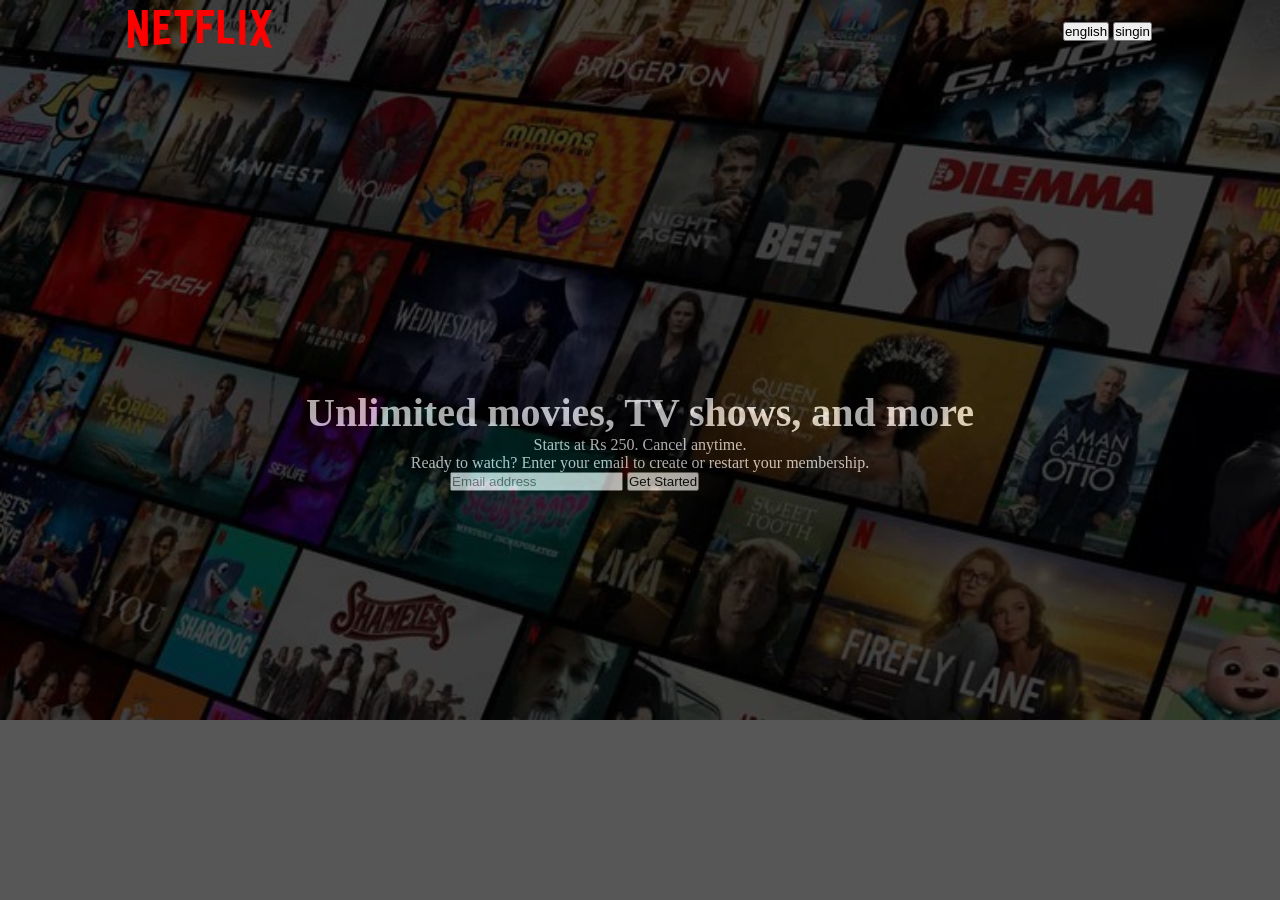
==== index.html @ b7eb1ddc "complete" ====
<!DOCTYPE html>
<html lang="en">
<head>
    <meta charset="UTF-8">
    <meta name="viewport" content="width=device-width, initial-scale=1.0">
    <title>Document</title>
    <link rel="stylesheet" href="style.css">
</head>
<body>
    <div class="main">
        <nav >
            <span><img src="logo.svg " fill="red" alt="" width="60"></span>
            <div>
                <button>english</button>
                <button>singin</button>

            </div>

        </nav>
        <div class="box">
            <div class="hero">
            <span class="hh">Unlimited movies, TV shows, and more</span>
            <span>Starts at Rs 250. Cancel anytime.
</span>
            <span>Ready to watch? Enter your email to create or restart your membership.
</span>
            <div class="input">
                <input type="text" placeholder="Email address">
                <button>Get Started</button>
            </div>




        </div>
    </div>
</body>
</html>
---- style.css ----
*{
    margin: 0;
    padding: 0;
    box-sizing: border-box;
}

.main{
    background-image: url("hassan.png");
    height: 80vh;
    background-size: cover;
    background-position: center;
    background-repeat: no-repeat;
    position: relative;
    background-position: center center;
    width: 100vw;
    background-size:max(1200px, 100vw);
}
.main .box {
    height: 100vh;
    width: 100vw;
    opacity: 0.66;
    background-color: black;
    position: absolute;
    top: 0;
}
nav{
    margin: 0 auto;
    display: flex;
    max-width: 80vw;
    justify-content: space-between;
    align-items: center;
    height: 62px;
}
nav img{
    color: red;
    width: 144px;
    position: relative;
    z-index: 13;
}
nav button{
     position: relative;
    z-index: 13;

}
.hero{
    height: 100%;
    display: flex;
    align-items: center;
    justify-content: center;
    flex-direction: column;
    color: white;
    position: relative;
}    
.input{
    width: 400px;
    height: 40px;
    border-radius: 5px;
    border: none;
    padding-left: 10px;
}
.hh{
    font-size: 40px;
    font-weight: 900;
}
.hero:se
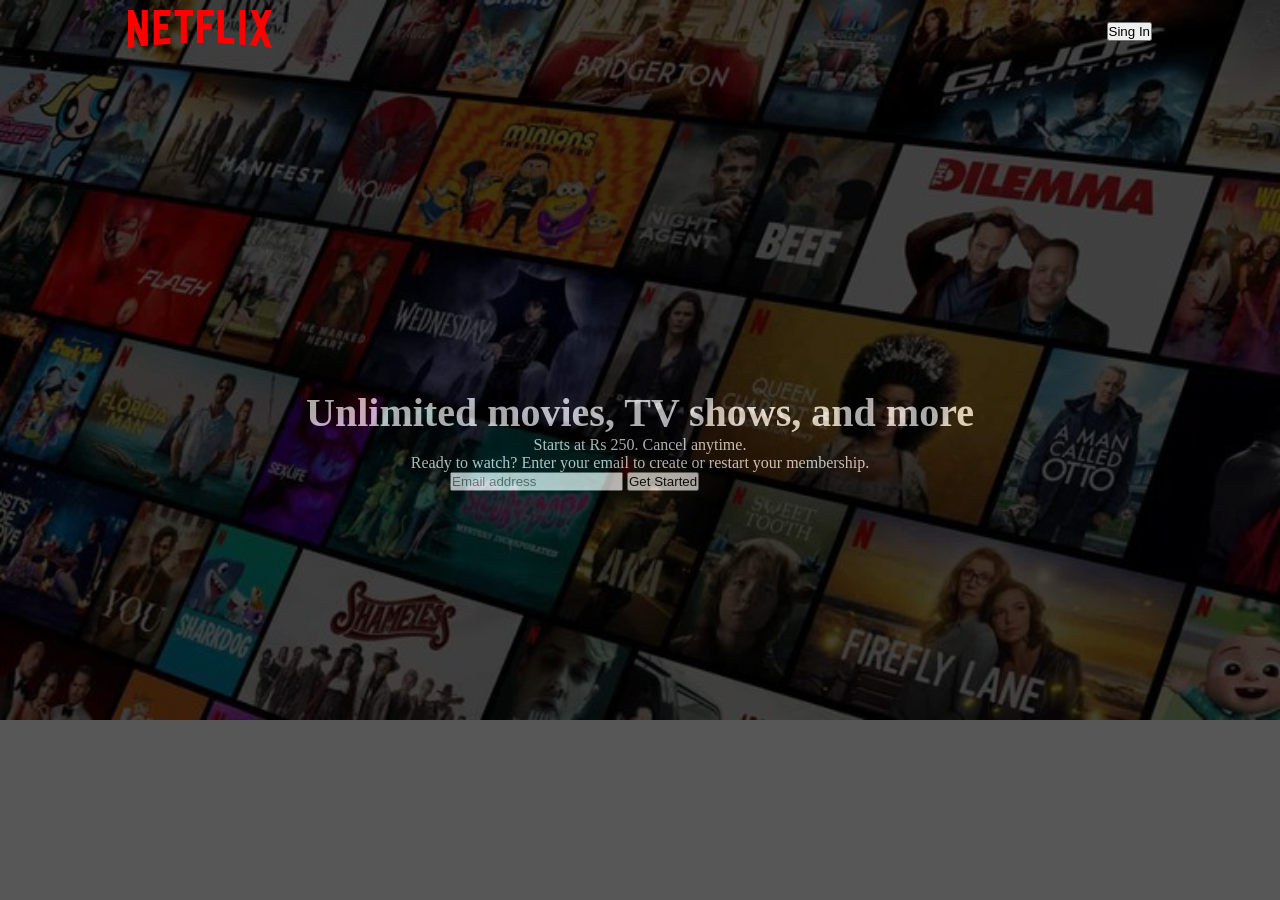
==== commit 66ec6e62: "1st change" ====
--- a/index.html
+++ b/index.html
@@ -4,6 +4,7 @@
     <meta charset="UTF-8">
     <meta name="viewport" content="width=device-width, initial-scale=1.0">
     <title>Document</title>
+    <link rel="icon" type="image/x-icon" href="https://www.pinterest.com/pin/10907224089975948/">
     <link rel="stylesheet" href="style.css">
 </head>
 <body>
@@ -11,8 +12,8 @@
         <nav >
             <span><img src="logo.svg " fill="red" alt="" width="60"></span>
             <div>
-                <button>english</button>
-                <button>singin</button>
+            
+                <button id="hh">Sing In</button>
 
             </div>
 
--- a/style.css
+++ b/style.css
@@ -50,6 +50,7 @@
     flex-direction: column;
     color: white;
     position: relative;
+    spacing: 20px;
 }    
 .input{
     width: 400px;
@@ -57,9 +58,14 @@
     border-radius: 5px;
     border: none;
     padding-left: 10px;
+    spacing: 10px;
 }
 .hh{
     font-size: 40px;
     font-weight: 900;
 }
-.hero:se +#hh:hover{
+    background-color: red;
+    color: white;
+    
+}
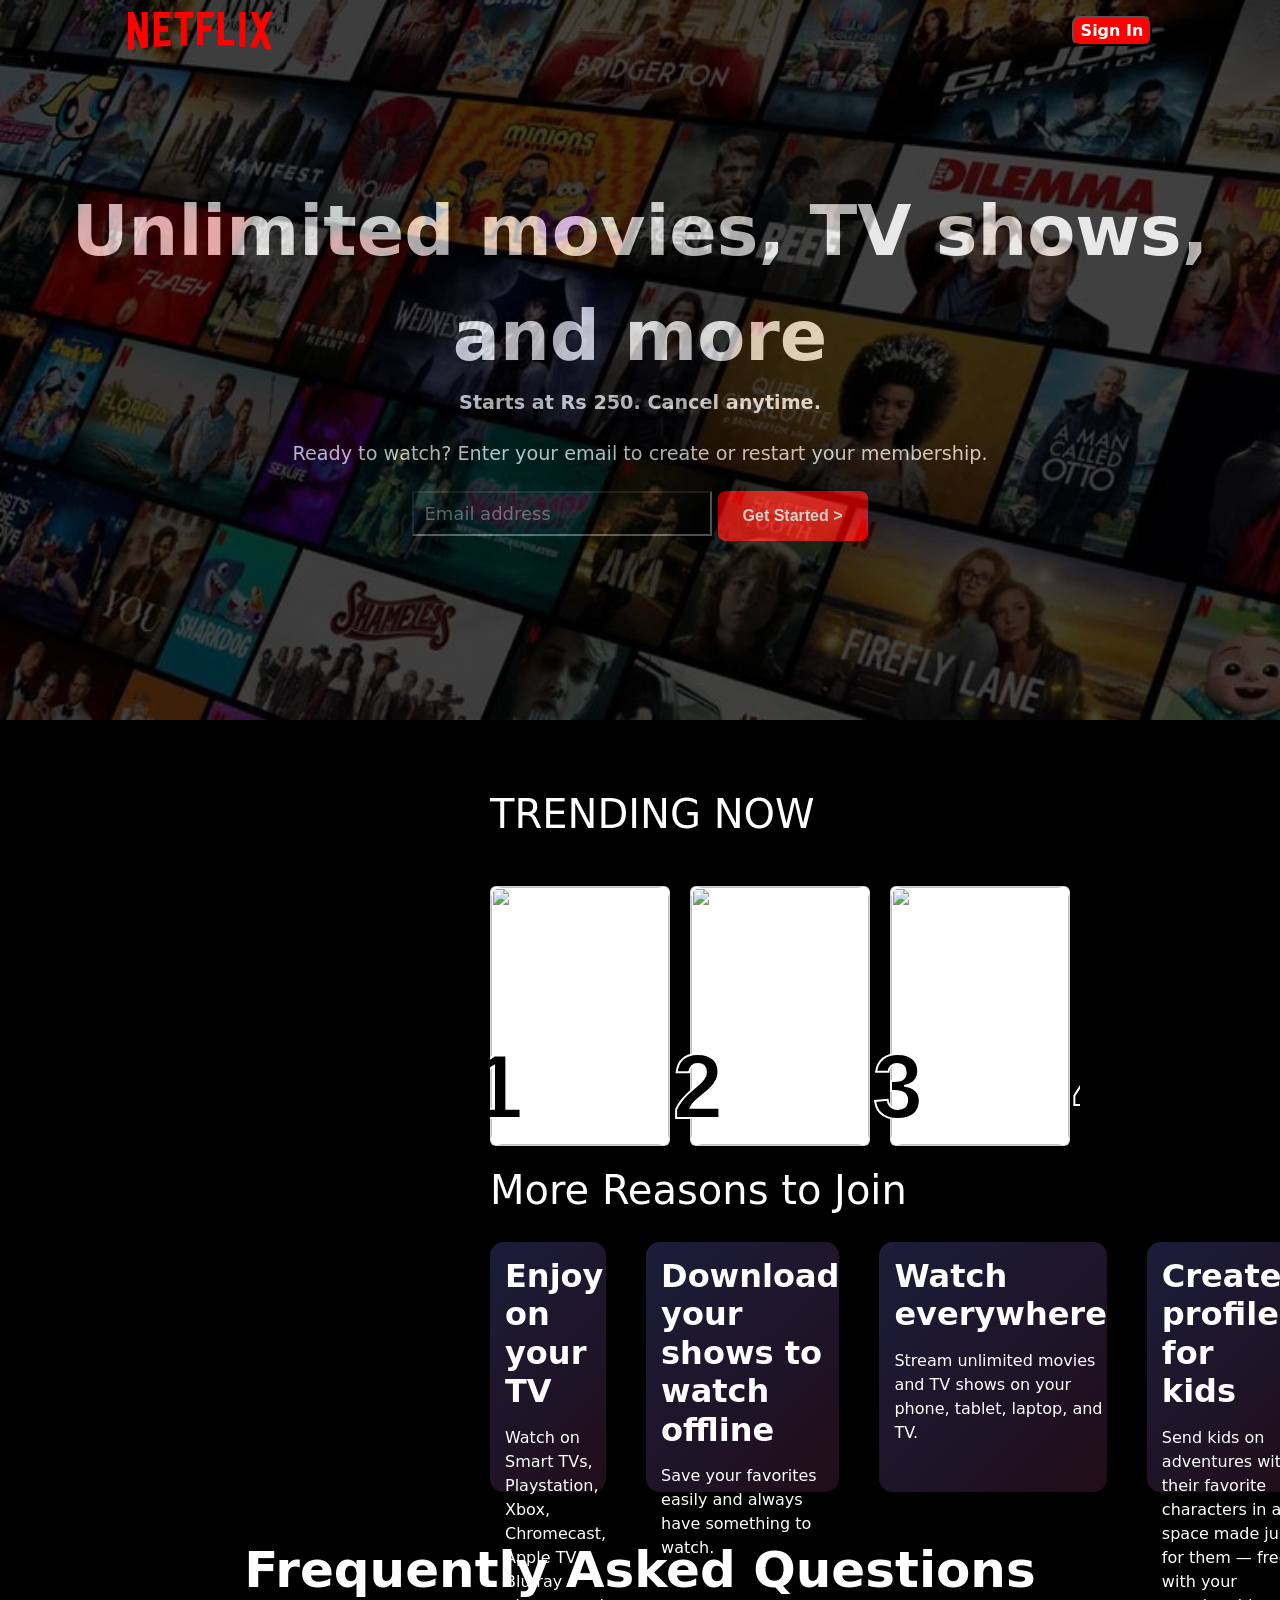
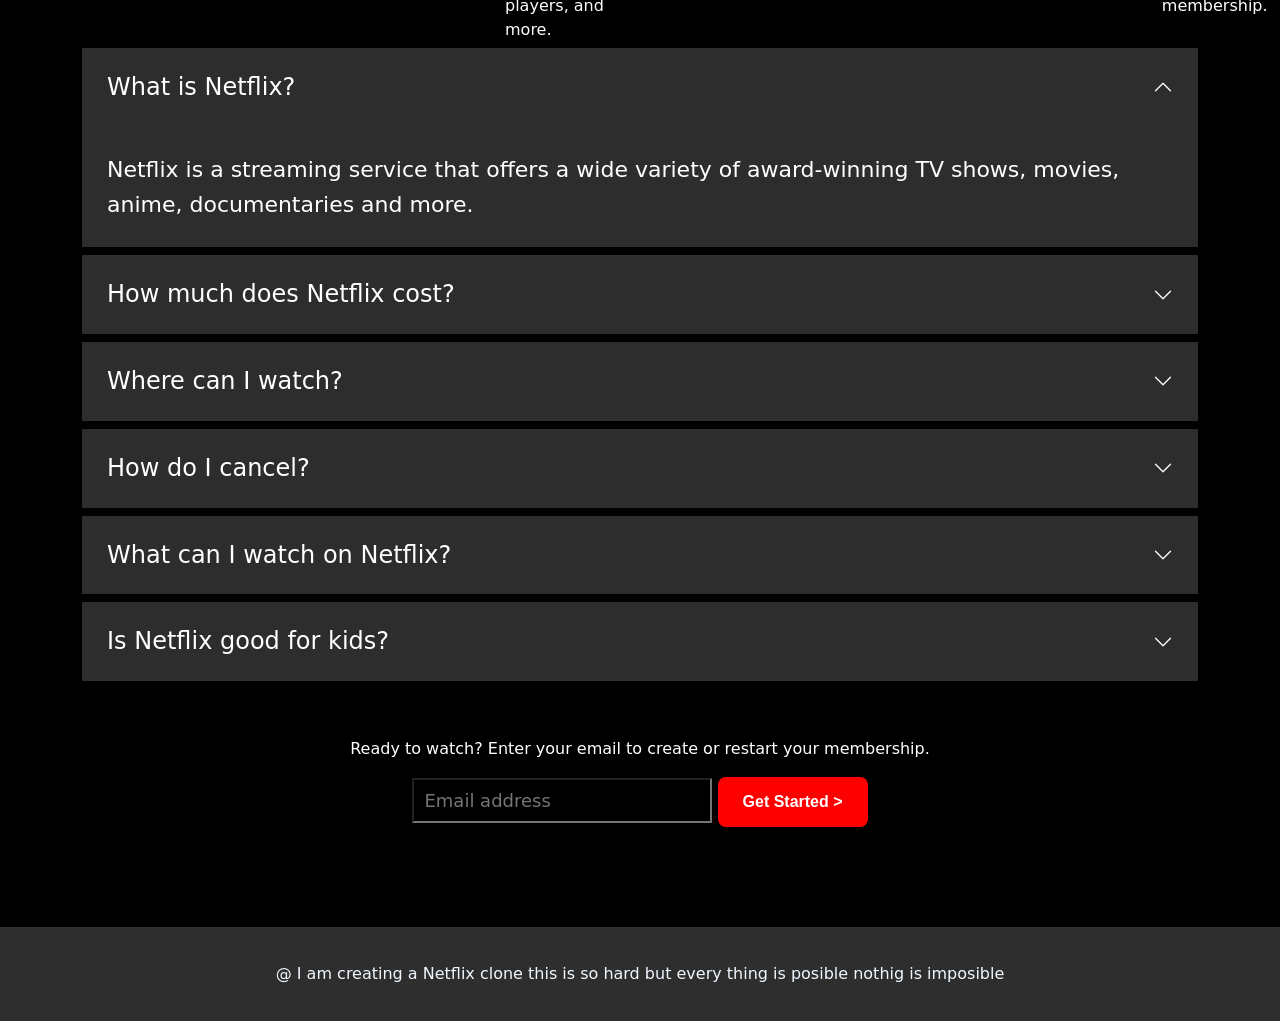
==== commit 092eae6a: "2nd" ====
--- a/index.html
+++ b/index.html
@@ -3,9 +3,11 @@
 <head>
     <meta charset="UTF-8">
     <meta name="viewport" content="width=device-width, initial-scale=1.0">
-    <title>Document</title>
-    <link rel="icon" type="image/x-icon" href="https://www.pinterest.com/pin/10907224089975948/">
+    <title>NETFLIX CLONE</title>
+    <link href="https://cdn.jsdelivr.net/npm/bootstrap@5.3.7/dist/css/bootstrap.min.css" rel="stylesheet">
+    <link rel="icon"  type="image/x-icon" href="https://i.pinimg.com/736x/ad/c5/30/adc530901142afabc38fb85b9085d579.jpg" >
     <link rel="stylesheet" href="style.css">
+
 </head>
 <body>
     <div class="main">
@@ -13,27 +15,275 @@
             <span><img src="logo.svg " fill="red" alt="" width="60"></span>
             <div>
             
-                <button id="hh">Sing In</button>
+               <a href="singin.html">
+    <button id="hh">Sign In</button>
+</a>
 
             </div>
 
         </nav>
         <div class="box">
             <div class="hero">
-            <span class="hh">Unlimited movies, TV shows, and more</span>
-            <span>Starts at Rs 250. Cancel anytime.
+            <span class="hh">Unlimited movies, TV shows,<br> and more</span>
+            <span class="hu">Starts at Rs 250. Cancel anytime.
 </span>
-            <span>Ready to watch? Enter your email to create or restart your membership.
+            <span class="hy">Ready to watch? Enter your email to create or restart your membership.
 </span>
             <div class="input">
-                <input type="text" placeholder="Email address">
-                <button>Get Started</button>
-            </div>
-
-
-
+                <input class="h" type="text"  placeholder="Email address" >
+                <button class="btn"> Get Started    ></button>
+            </div>
+  </div>
+    </div>
+    </div>
+    <div class="trending">
+    <div class="yy">
+        <h1>TRENDING NOW</h1>
+        
+    </div>
+   <div class="cards">
+    <div class="card">
+    <img src="https://image.tmdb.org/t/p/w500/qJ2tW6WMUDux911r6m7haRef0WH.jpg" alt="">
+    <span class="number">1</span>
+</div>
+<div class="card">
+    <img src=" https://image.tmdb.org/t/p/w500/8cdWjvZQUExUUTzyp4t6EDMubfO.jpg" alt="">
+    <span class="number">2</span>
+</div>
+<div class="card">
+    <img src="https://image.tmdb.org/t/p/w500/7WsyChQLEftFiDOVTGkv3hFpyyt.jpg
+" alt="">
+    <span class="number">3</span>
+</div>
+<div class="card">
+    <img src="https://image.tmdb.org/t/p/w500/6ELJEzQJ3Y45HczvreC3dg0GV5R.jpg" alt="">
+    <span class="number">4</span>
+</div>
+<div class="card">
+    <img src=" https://image.tmdb.org/t/p/w500/rSPw7tgCH9c6NqICZef4kZjFOQ5.jpg" alt="">
+    <span class="number">5</span>
+</div>
+<div class="card">
+    <img src=" https://image.tmdb.org/t/p/w500/1XS1oqL89opfnbLl8WnZY1O1uJx.jpg
+" alt="">
+    <span class="number">6</span>
+</div>
+<div class="card">
+    <img src="https://image.tmdb.org/t/p/w500/5P8SmMzSNYikXpxil6BYzJ16611.jpg" alt="">
+    <span class="number">7</span>
+</div>
+<div class="card">
+    <img src=" https://image.tmdb.org/t/p/w500/f89U3ADr1oiB1s9GkdPOEpXUk5H.jpg" alt="">
+    <span class="number">8</span>
+</div>
+<div class="card">
+    <img src="https://image.tmdb.org/t/p/w500/3bhkrj58Vtu7enYsRolD1fZdja1.jpg
+" alt="">
+    <span class="number">9</span>
+    
+</div>
+<div class="card">
+    <img src="https://image.tmdb.org/t/p/w500/gPbM0MK8CP8A174rmUwGsADNYKD.jpg" alt="">
+    <span class="number">10</span>
+    
+</div>
+</div>
+</div>
+   <div class="l">
+        <h1>More Reasons to Join</h1>
+    </div>
+<div class="papp">
+ 
+    <div class="one"><h2>Enjoy on your TV</h2><p>Watch on Smart TVs, Playstation, Xbox, Chromecast, Apple TV, Blu-ray players, and more.</p></div>
+    <div class="one"><h2>Download your shows to watch offline</h2><p>Save your favorites easily and always have something to watch.</p></div>
+    <div class="one"><h2>Watch everywhere</h2><p>Stream unlimited movies and TV shows on your phone, tablet, laptop, and TV.</p></div>
+    <div class="one"><h2>Create profiles for kids</h2><p>Send kids on adventures with their favorite characters in a space made just for them — free with your membership.
+
+</p></div>
+    
+</div>
+
+<section class="faq py-5">
+
+    <div class="container">
+
+        <h1 class="text-center text-white mb-5">
+            Frequently Asked Questions
+        </h1>
+
+        <div class="accordion accordion-flush" id="faqAccordion">
+
+            <!-- Question 1 -->
+            <div class="accordion-item">
+                <h2 class="accordion-header">
+                    <button class="accordion-button"
+                        type="button"
+                        data-bs-toggle="collapse"
+                        data-bs-target="#one">
+
+                        What is Netflix?
+
+                    </button>
+                </h2>
+
+                <div id="one"
+                    class="accordion-collapse collapse show"
+                    data-bs-parent="#faqAccordion">
+
+                    <div class="accordion-body">
+
+                        Netflix is a streaming service that offers a wide variety of award-winning TV shows, movies, anime, documentaries and more.
+
+                    </div>
+
+                </div>
+            </div>
+
+            <!-- Question 2 -->
+            <div class="accordion-item">
+                <h2 class="accordion-header">
+                    <button class="accordion-button collapsed"
+                        type="button"
+                        data-bs-toggle="collapse"
+                        data-bs-target="#two">
+
+                        How much does Netflix cost?
+
+                    </button>
+                </h2>
+
+                <div id="two"
+                    class="accordion-collapse collapse"
+                    data-bs-parent="#faqAccordion">
+
+                    <div class="accordion-body">
+
+                        Watch Netflix on your smartphone, TV, laptop or tablet for one fixed monthly price.
+
+                    </div>
+
+                </div>
+            </div>
+
+            <!-- Question 3 -->
+            <div class="accordion-item">
+                <h2 class="accordion-header">
+                    <button class="accordion-button collapsed"
+                        type="button"
+                        data-bs-toggle="collapse"
+                        data-bs-target="#three">
+
+                        Where can I watch?
+
+                    </button>
+                </h2>
+
+                <div id="three"
+                    class="accordion-collapse collapse"
+                    data-bs-parent="#faqAccordion">
+
+                    <div class="accordion-body">
+
+                        Watch anywhere, anytime on all your favorite devices.
+
+                    </div>
+
+                </div>
+            </div>
+
+            <!-- Question 4 -->
+            <div class="accordion-item">
+                <h2 class="accordion-header">
+                    <button class="accordion-button collapsed"
+                        type="button"
+                        data-bs-toggle="collapse"
+                        data-bs-target="#four">
+
+                        How do I cancel?
+
+                    </button>
+                </h2>
+
+                <div id="four"
+                    class="accordion-collapse collapse"
+                    data-bs-parent="#faqAccordion">
+
+                    <div class="accordion-body">
+
+                        Netflix is flexible. Cancel online anytime.
+
+                    </div>
+
+                </div>
+            </div>
+
+            <!-- Question 5 -->
+            <div class="accordion-item">
+                <h2 class="accordion-header">
+                    <button class="accordion-button collapsed"
+                        type="button"
+                        data-bs-toggle="collapse"
+                        data-bs-target="#five">
+
+                        What can I watch on Netflix?
+
+                    </button>
+                </h2>
+
+                <div id="five"
+                    class="accordion-collapse collapse"
+                    data-bs-parent="#faqAccordion">
+
+                    <div class="accordion-body">
+
+                        Enjoy movies, TV shows, documentaries, anime and Netflix Originals.
+
+                    </div>
+
+                </div>
+            </div>
+
+            <!-- Question 6 -->
+            <div class="accordion-item">
+                <h2 class="accordion-header">
+                    <button class="accordion-button collapsed"
+                        type="button"
+                        data-bs-toggle="collapse"
+                        data-bs-target="#six">
+
+                        Is Netflix good for kids?
+
+                    </button>
+                </h2>
+
+                <div id="six"
+                    class="accordion-collapse collapse"
+                    data-bs-parent="#faqAccordion">
+
+                    <div class="accordion-body">
+
+                        Netflix Kids gives parents control while children enjoy family-friendly content.
+
+                    </div>
+
+                </div>
+            </div>
 
         </div>
-    </div>
+
+    </div>
+
+</section>
+
+            <div class="input" style="text-align: center;">
+                <p>Ready to watch? Enter your email to create or restart your membership.</p>
+                <input class="h" type="text"  placeholder="Email address" >
+                <button class="btn"> Get Started    ></button>
+            </div>
+            <footer>
+        @ I am creating a Netflix clone this is so hard but every thing is posible nothig is imposible
+    </footer>
+      <script src="https://cdn.jsdelivr.net/npm/bootstrap@5.3.7/dist/js/bootstrap.bundle.min.js"></script>
+   
 </body>
 </html>
--- a/style.css
+++ b/style.css
@@ -1,7 +1,14 @@
+
+
 *{
     margin: 0;
     padding: 0;
     box-sizing: border-box;
+}
+body{
+   
+    background-color: black;
+    color: white;
 }
 
 .main{
@@ -15,13 +22,11 @@
     width: 100vw;
     background-size:max(1200px, 100vw);
 }
-.main .box {
-    height: 100vh;
-    width: 100vw;
-    opacity: 0.66;
+.main .box{
+    position: absolute;
+    inset: 0;
+      opacity: 0.66;
     background-color: black;
-    position: absolute;
-    top: 0;
 }
 nav{
     margin: 0 auto;
@@ -30,6 +35,7 @@
     justify-content: space-between;
     align-items: center;
     height: 62px;
+    
 }
 nav img{
     color: red;
@@ -50,22 +56,213 @@
     flex-direction: column;
     color: white;
     position: relative;
-    spacing: 20px;
+    margin:  0px;
 }    
-.input{
-    width: 400px;
-    height: 40px;
-    border-radius: 5px;
-    border: none;
+.h{
+   width: 300px;
+    height: 45px;
+    font-size: 18px;
     padding-left: 10px;
-    spacing: 10px;
+    background-color: black;
+    color: white;
+    
 }
 .hh{
-    font-size: 40px;
+   font-weight: 900;
+ font-size: 70px;
+  text-align: center;
+ 
+
+
+}
+
+.hu{
+margin-bottom: 22px;
+font-weight: 900;
+font-size: larger;
+
+}
+.hy{
+    margin-bottom: 22px;
+    font-size: larger;
+}
+#hh{
+background-color: red;
+ width: 80px;
+    height: 30px;
+    border-radius: 8px;
+    color: white;
+    padding: 0px;
+    font-weight: bold;
+    
+
+}
+
+.btn{
+    background-color: red;
+font-family: Arial, Helvetica, sans-serif;
+height: 50px;
+width: 150px;
+ border-radius: 8px;
+ font-weight: 900;
+ color: white;
+ 
+}
+.trending{
+    margin-top: 50px;
+    padding: 0 200px;
+    
+   
+}
+
+.yy{
+    padding: 20px 0;
+    margin-left: 290px;  
+    
+}
+
+.cards{
+    display: flex;
+    gap: 20px;
+    overflow-x: auto; 
+    margin-left: 290px;  
+   
+}
+
+.cards::-webkit-scrollbar{
+    display: none;
+}
+.card{
+    
+    width: 180px;
+    height: 260px;
+    position: relative;
+    margin-top: 20px;
+    flex: 0 0 auto;
+    width: 180px;
+    height: 260px;
+    position: relative;
+  
+
+    
+}
+.card img{
+    width: 100%;
+    height: 100%;
+    object-fit: cover;
+    border-radius: 12px;
+       transition: 0.7s;
+}
+
+.card:hover{
+    transform: scale(1.08);
+}
+
+.number{
+    position: absolute;
+    left: -18px;
+    bottom: -10px;
+    font-size: 90px;
     font-weight: 900;
-}
-#hh:hover{
-    background-color: red;
-    color: white;
-    
+    color: black;
+    -webkit-text-stroke: 2px white;
+    font-family: Arial, sans-serif;
+}
+.papp{
+    display: flex;
+    gap: 40px;
+    margin-left: 490px;
+    
+}
+
+.one{
+    width: 230px;
+    height: 250px;
+    border-radius: 14px;
+    background: linear-gradient(135deg,#1b1d3a,#210d19);
+    margin-top: 20px;
+}
+.l{
+    margin-left: 490px;
+    margin-top: 20px;
+}
+.one h2{
+    margin-top: 15px;
+    margin-left: 15px;
+    font-weight: 900;
+}
+
+.one p{
+    margin-top: 15px;
+    margin-left: 15px;
+    font-weight: lighter;
+}
+.on{
+    position: relative;
+}
+
+.icon{
+    position: absolute;
+    right: 20px;
+    bottom: 20px;
+    font-size: 50px;
+    color: #ff0055;
+}
+.faq{
+    background:#000;
+    padding:70px 0;
+}
+
+.faq h1{
+    font-size:50px;
+    font-weight:700;
+}
+
+.accordion-item{
+    border:none;
+    margin-bottom:8px;
+    background:#2d2d2d;
+}
+
+.accordion-button{
+    background:#2d2d2d !important;
+    color:#fff !important;
+    font-size:24px;
+    font-weight:500;
+    padding:25px;
+}
+
+.accordion-button:not(.collapsed){
+    background:#2d2d2d !important;
+    color:#fff !important;
+    box-shadow:none;
+}
+
+.accordion-button:hover{
+    background:#414141 !important;
+}
+
+.accordion-body{
+    background:#2d2d2d;
+    color:white;
+    font-size:22px;
+    line-height:1.6;
+    padding:25px;
+}
+
+.accordion-button::after{
+    filter:brightness(0) invert(1);
+}
+
+.accordion-button:focus{
+    box-shadow:none;
+}
+footer{
+    margin-top: 100px;
+    text-align: center;
+    padding: 35px;
+    background-color: #2e2e2e;
+    color: aliceblue;
+   
+
 }
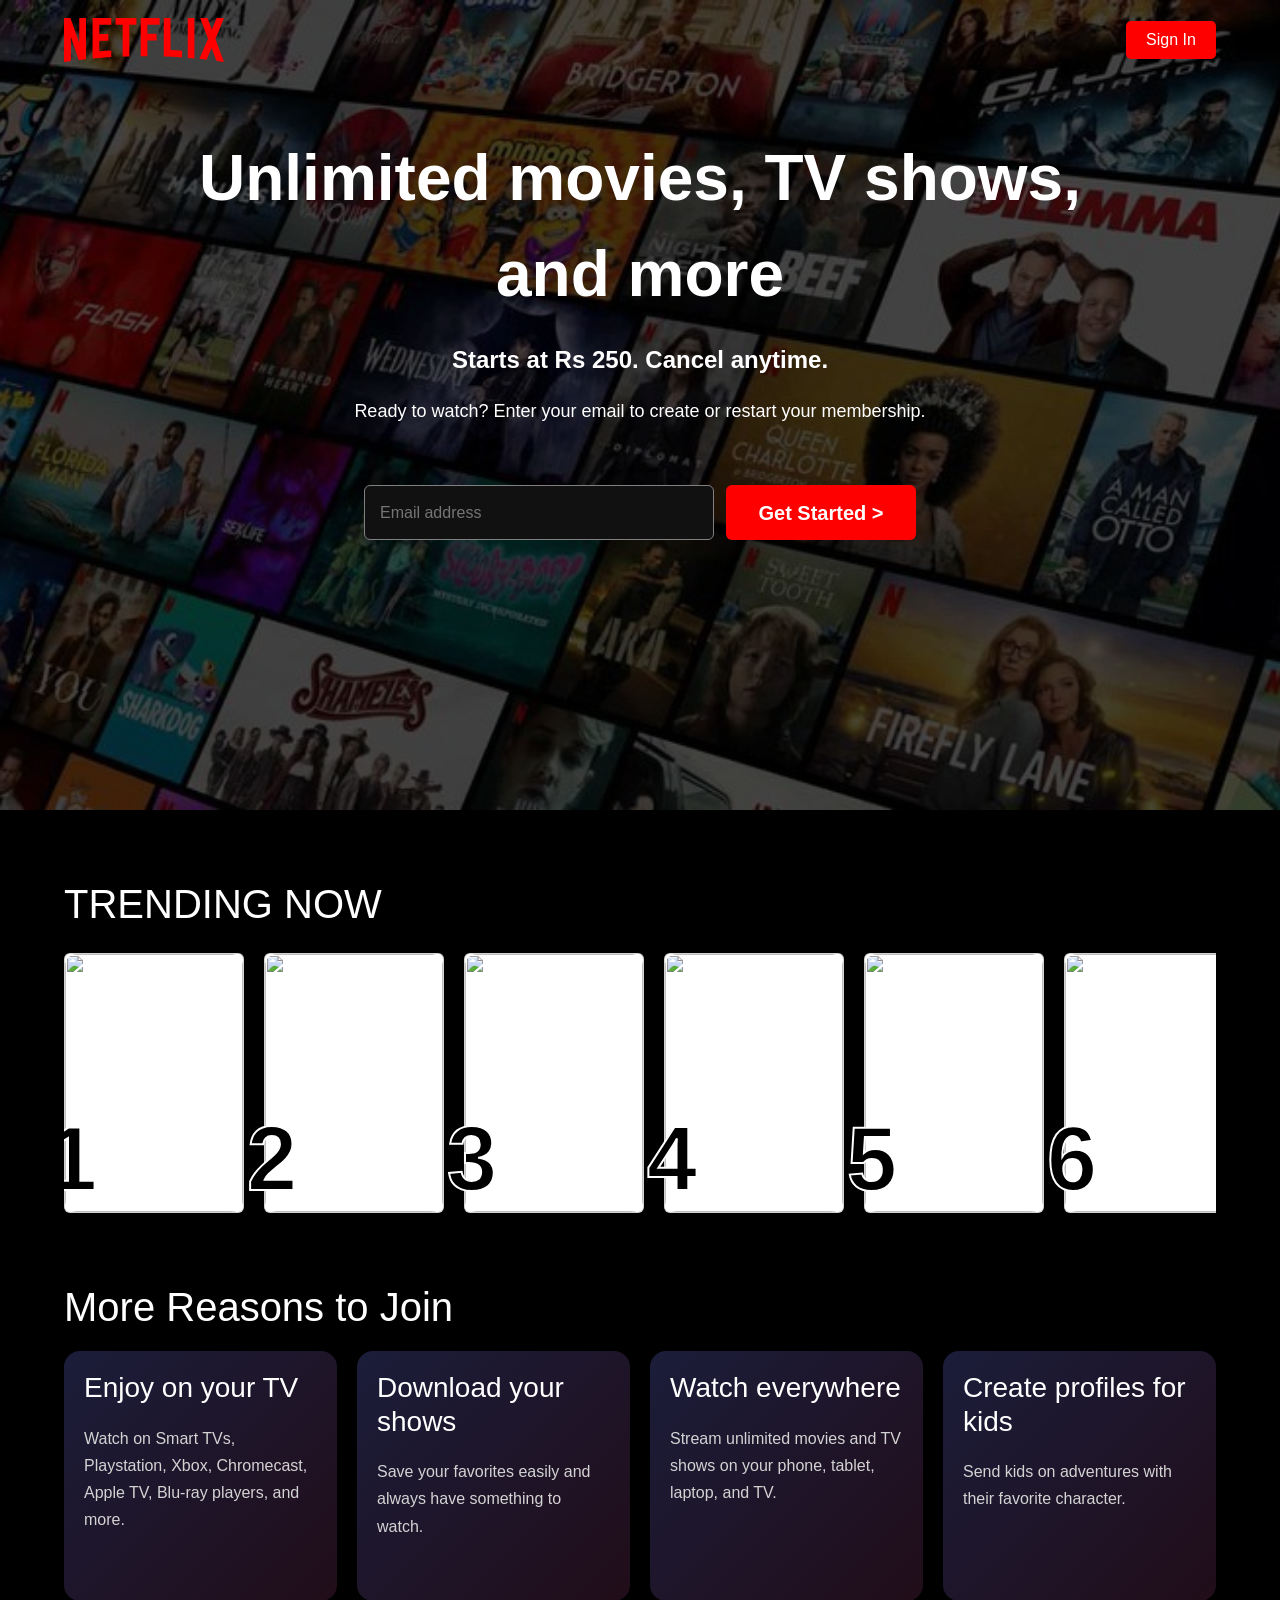
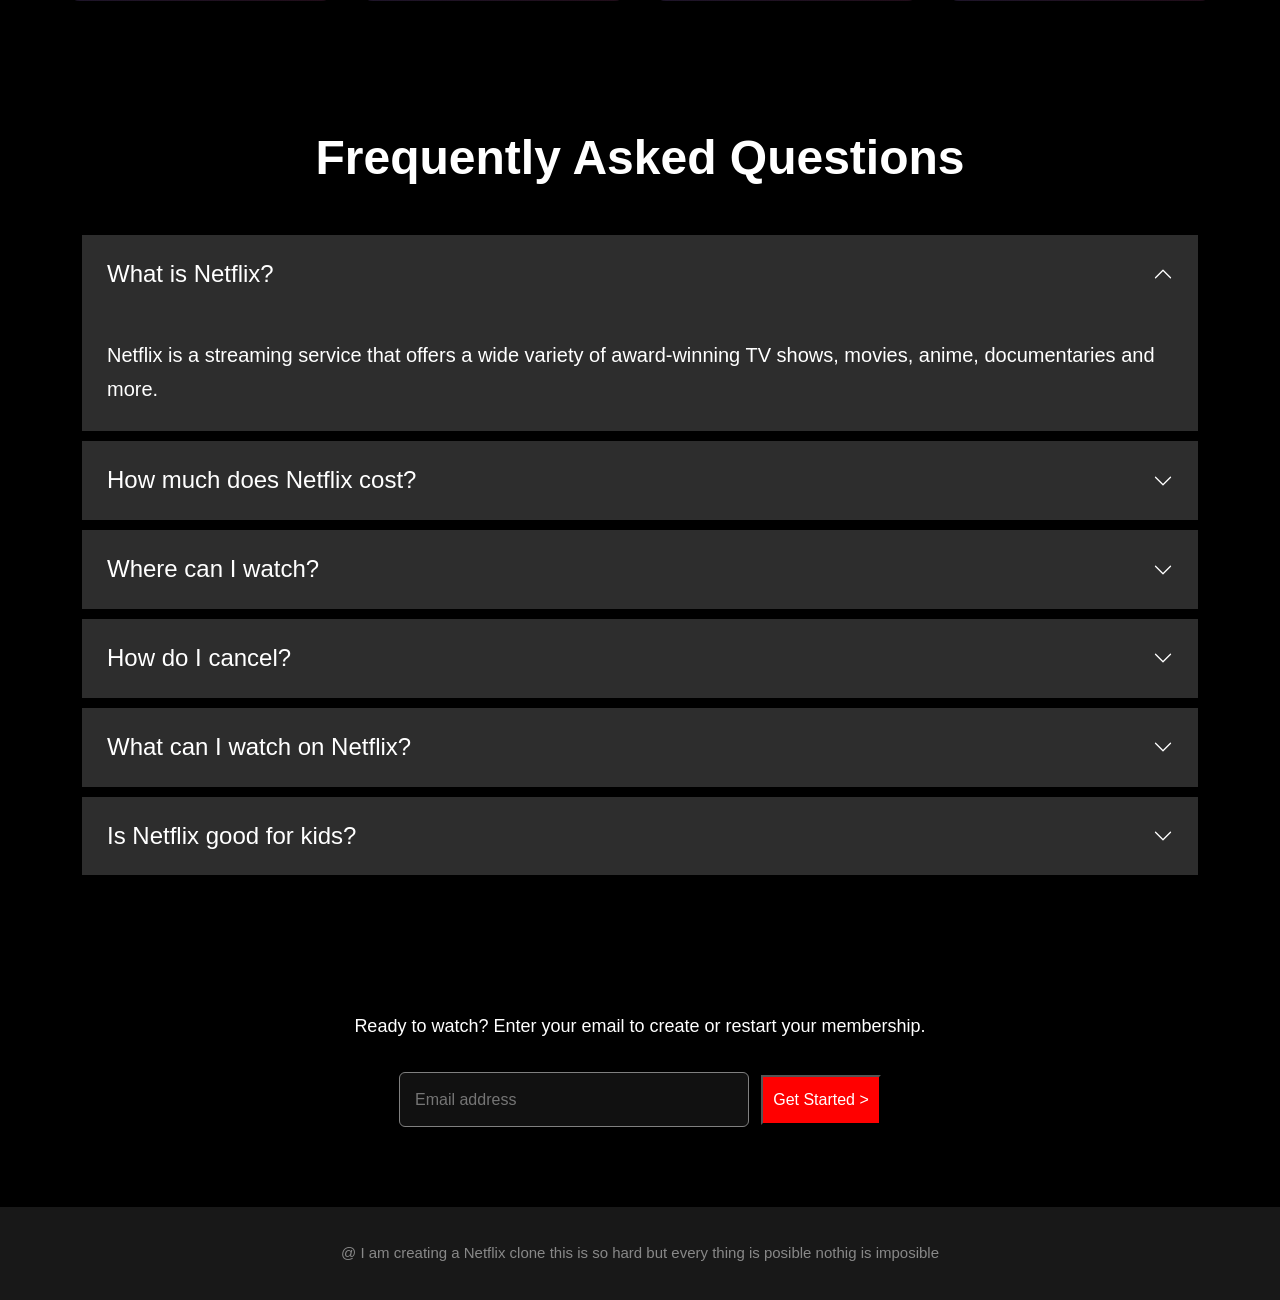
==== commit 1c30daa3: "comm" ====
--- a/index.html
+++ b/index.html
@@ -30,7 +30,7 @@
             <span class="hy">Ready to watch? Enter your email to create or restart your membership.
 </span>
             <div class="input">
-                <input class="h" type="text"  placeholder="Email address" >
+                <input class="h" type="email"  placeholder="Email address" >
                 <button class="btn"> Get Started    ></button>
             </div>
   </div>
@@ -95,10 +95,9 @@
 <div class="papp">
  
     <div class="one"><h2>Enjoy on your TV</h2><p>Watch on Smart TVs, Playstation, Xbox, Chromecast, Apple TV, Blu-ray players, and more.</p></div>
-    <div class="one"><h2>Download your shows to watch offline</h2><p>Save your favorites easily and always have something to watch.</p></div>
+    <div class="one"><h2>Download your shows </h2><p>Save your favorites easily and always have something to watch.</p></div>
     <div class="one"><h2>Watch everywhere</h2><p>Stream unlimited movies and TV shows on your phone, tablet, laptop, and TV.</p></div>
-    <div class="one"><h2>Create profiles for kids</h2><p>Send kids on adventures with their favorite characters in a space made just for them — free with your membership.
-
+    <div class="one"><h2>Create profiles for kids</h2><p>Send kids on adventures with their favorite character.
 </p></div>
     
 </div>
@@ -278,7 +277,7 @@
             <div class="input" style="text-align: center;">
                 <p>Ready to watch? Enter your email to create or restart your membership.</p>
                 <input class="h" type="text"  placeholder="Email address" >
-                <button class="btn"> Get Started    ></button>
+                <button class="bt"> Get Started    ></button>
             </div>
             <footer>
         @ I am creating a Netflix clone this is so hard but every thing is posible nothig is imposible
--- a/style.css
+++ b/style.css
@@ -1,268 +1,534 @@
 
 
 *{
-    margin: 0;
-    padding: 0;
-    box-sizing: border-box;
-}
+    margin:0;
+    padding:0;
+    box-sizing:border-box;
+}
+
 body{
-   
-    background-color: black;
-    color: white;
-}
+    background:#000;
+    color:#fff;
+    font-family:Arial, Helvetica, sans-serif;
+    overflow-x:hidden;
+}
+
+
+
 
 .main{
-    background-image: url("hassan.png");
-    height: 80vh;
-    background-size: cover;
-    background-position: center;
-    background-repeat: no-repeat;
-    position: relative;
-    background-position: center center;
-    width: 100vw;
-    background-size:max(1200px, 100vw);
-}
+    background:url("hassan.png") center center/cover no-repeat;
+    min-height:90vh;
+    position:relative;
+}
+
 .main .box{
-    position: absolute;
-    inset: 0;
-      opacity: 0.66;
-    background-color: black;
-}
+    position:absolute;
+    inset:0;
+    background:rgba(0,0,0,.65);
+}
+
+
+
+
 nav{
-    margin: 0 auto;
-    display: flex;
-    max-width: 80vw;
-    justify-content: space-between;
-    align-items: center;
-    height: 62px;
-    
-}
+    width:90%;
+    max-width:1200px;
+    margin:auto;
+    height:80px;
+
+    display:flex;
+    justify-content:space-between;
+    align-items:center;
+
+    position:relative;
+    z-index:100;
+}
+
 nav img{
-    color: red;
-    width: 144px;
-    position: relative;
-    z-index: 13;
-}
-nav button{
-     position: relative;
-    z-index: 13;
-
-}
+    width:160px;
+}
+
+#hh{
+    background:red;
+    color:white;
+    border:none;
+    border-radius:5px;
+    width:90px;
+    height:38px;
+    cursor:pointer;
+}
+
+
+/* ===========================
+   HERO TEXT
+=========================== */
+
 .hero{
-    height: 100%;
-    display: flex;
-    align-items: center;
-    justify-content: center;
-    flex-direction: column;
-    color: white;
-    position: relative;
-    margin:  0px;
-}    
+    position:relative;
+    z-index:10;
+
+    min-height:calc(90vh - 80px);
+
+    display:flex;
+    justify-content:center;
+    align-items:center;
+    flex-direction:column;
+
+    text-align:center;
+
+    width:90%;
+    max-width:900px;
+
+    margin:auto;
+}
+
+.hh{
+    font-size:64px;
+    font-weight:900;
+}
+
+.hu{
+    margin-top:20px;
+    font-size:24px;
+    font-weight:bold;
+}
+
+.hy{
+    margin-top:20px;
+    font-size:18px;
+}
+
+
+/* ===========================
+   EMAIL BOX
+=========================== */
+
+.input{
+    margin-top:25px;
+
+    display:flex;
+    justify-content:center;
+    align-items:center;
+    gap:12px;
+
+    flex-wrap:wrap;
+}
+
 .h{
-   width: 300px;
-    height: 45px;
-    font-size: 18px;
-    padding-left: 10px;
-    background-color: black;
-    color: white;
-    
-}
+    width:350px;
+    max-width:100%;
+
+    height:55px;
+
+    padding:15px;
+
+    background:#111;
+
+    color:white;
+
+    border:1px solid gray;
+
+    border-radius:6px;
+}
+
+.btn{
+    height:55px;
+    width:190px;
+
+    border:none;
+
+    background:red;
+
+    color:white;
+
+    font-size:20px;
+
+    font-weight:bold;
+
+    border-radius:6px;
+
+    cursor:pointer;
+}
+
+
+/* ===========================
+   TRENDING
+=========================== */
+
+.trending{
+
+    width:90%;
+
+    max-width:1200px;
+
+    margin:70px auto;
+}
+
+.yy{
+
+    margin-bottom:25px;
+}
+
+.cards{
+
+    display:flex;
+
+    gap:20px;
+
+    overflow-x:auto;
+
+    scroll-behavior:smooth;
+}
+
+.cards::-webkit-scrollbar{
+
+    display:none;
+}
+
+.card{
+
+    flex:0 0 auto;
+
+    width:180px;
+
+    height:260px;
+
+    position:relative;
+
+    transition:.4s;
+}
+
+.card:hover{
+
+    transform:scale(1.08);
+}
+
+.card img{
+
+    width:100%;
+
+    height:100%;
+
+    object-fit:cover;
+
+    border-radius:12px;
+}
+
+.number{
+
+    position:absolute;
+
+    left:-18px;
+
+    bottom:-15px;
+
+    font-size:90px;
+
+    font-weight:900;
+
+    color:black;
+
+    -webkit-text-stroke:2px white;
+}
+
+
+/* ===========================
+   MORE REASONS
+=========================== */
+
+.l{
+
+    width:90%;
+
+    max-width:1200px;
+
+    margin:70px auto 20px;
+}
+
+.papp{
+
+    width:90%;
+
+    max-width:1200px;
+
+    margin:auto;
+
+    display:flex;
+
+    flex-wrap:wrap;
+
+    gap:20px;
+}
+
+.one{
+
+    flex:1 1 250px;
+
+    min-height:250px;
+
+    background:linear-gradient(135deg,#1b1d3a,#210d19);
+
+    border-radius:16px;
+
+    padding:20px;
+}
+
+.one h2{
+
+    margin-bottom:20px;
+
+    font-size:28px;
+}
+
+.one p{
+
+    color:#d3d3d3;
+
+    line-height:1.7;
+}
+
+
+/* ===========================
+   TABLET
+=========================== */
+
+@media(max-width:992px){
+
 .hh{
-   font-weight: 900;
- font-size: 70px;
-  text-align: center;
- 
-
+
+font-size:48px;
 
 }
 
 .hu{
-margin-bottom: 22px;
-font-weight: 900;
-font-size: larger;
-
-}
+
+font-size:22px;
+
+}
+
+.card{
+
+width:160px;
+
+height:230px;
+
+}
+
+.number{
+
+font-size:75px;
+
+}
+
+}
+
+
+/* ===========================
+   MOBILE
+=========================== */
+
+@media(max-width:768px){
+
+nav img{
+
+width:120px;
+
+}
+
+.hh{
+
+font-size:36px;
+
+}
+
+.hu{
+
+font-size:18px;
+
+}
+
 .hy{
-    margin-bottom: 22px;
-    font-size: larger;
-}
-#hh{
-background-color: red;
- width: 80px;
-    height: 30px;
-    border-radius: 8px;
-    color: white;
-    padding: 0px;
-    font-weight: bold;
-    
-
-}
-
+
+font-size:16px;
+
+}
+
+.input{
+
+flex-direction:column;
+
+}
+
+.h,
 .btn{
-    background-color: red;
-font-family: Arial, Helvetica, sans-serif;
-height: 50px;
-width: 150px;
- border-radius: 8px;
- font-weight: 900;
- color: white;
- 
-}
-.trending{
-    margin-top: 50px;
-    padding: 0 200px;
-    
-   
-}
-
-.yy{
-    padding: 20px 0;
-    margin-left: 290px;  
-    
-}
-
-.cards{
-    display: flex;
-    gap: 20px;
-    overflow-x: auto; 
-    margin-left: 290px;  
-   
-}
-
-.cards::-webkit-scrollbar{
-    display: none;
-}
+
+width:100%;
+
+max-width:350px;
+
+}
+
 .card{
-    
-    width: 180px;
-    height: 260px;
-    position: relative;
-    margin-top: 20px;
-    flex: 0 0 auto;
-    width: 180px;
-    height: 260px;
-    position: relative;
-  
-
-    
-}
-.card img{
-    width: 100%;
-    height: 100%;
-    object-fit: cover;
-    border-radius: 12px;
-       transition: 0.7s;
-}
-
-.card:hover{
-    transform: scale(1.08);
+
+width:140px;
+
+height:210px;
+
 }
 
 .number{
-    position: absolute;
-    left: -18px;
-    bottom: -10px;
-    font-size: 90px;
-    font-weight: 900;
-    color: black;
-    -webkit-text-stroke: 2px white;
-    font-family: Arial, sans-serif;
-}
-.papp{
-    display: flex;
-    gap: 40px;
-    margin-left: 490px;
-    
+
+font-size:65px;
+
+left:-12px;
+
 }
 
 .one{
-    width: 230px;
-    height: 250px;
-    border-radius: 14px;
-    background: linear-gradient(135deg,#1b1d3a,#210d19);
-    margin-top: 20px;
-}
-.l{
-    margin-left: 490px;
-    margin-top: 20px;
-}
-.one h2{
-    margin-top: 15px;
-    margin-left: 15px;
-    font-weight: 900;
-}
-
-.one p{
-    margin-top: 15px;
-    margin-left: 15px;
-    font-weight: lighter;
-}
-.on{
-    position: relative;
-}
-
-.icon{
-    position: absolute;
-    right: 20px;
-    bottom: 20px;
-    font-size: 50px;
-    color: #ff0055;
-}
+
+flex:1 1 100%;
+
+}
+
+}
+/* ===========================
+   FAQ SECTION
+=========================== */
+
 .faq{
-    background:#000;
-    padding:70px 0;
+    width:90%;
+    max-width:1200px;
+    margin:80px auto;
 }
 
 .faq h1{
-    font-size:50px;
-    font-weight:700;
+    font-size:48px;
+    font-weight:900;
+    margin-bottom:40px;
 }
 
 .accordion-item{
+    background:#2d2d2d;
     border:none;
-    margin-bottom:8px;
-    background:#2d2d2d;
+    margin-bottom:10px;
 }
 
 .accordion-button{
     background:#2d2d2d !important;
     color:#fff !important;
     font-size:24px;
+    padding:25px;
     font-weight:500;
-    padding:25px;
-}
-
-.accordion-button:not(.collapsed){
-    background:#2d2d2d !important;
-    color:#fff !important;
-    box-shadow:none;
 }
 
 .accordion-button:hover{
     background:#414141 !important;
 }
 
+.accordion-button:not(.collapsed){
+    box-shadow:none;
+}
+
+.accordion-button:focus{
+    box-shadow:none;
+}
+
+.accordion-button::after{
+    filter:brightness(0) invert(1);
+}
+
 .accordion-body{
     background:#2d2d2d;
-    color:white;
-    font-size:22px;
-    line-height:1.6;
+    color:#fff;
+    font-size:20px;
+    line-height:1.7;
     padding:25px;
-}
-
-.accordion-button::after{
-    filter:brightness(0) invert(1);
-}
-
-.accordion-button:focus{
-    box-shadow:none;
+}.input{
+    width:90%;
+    max-width:800px;
+    margin:60px auto;
+    text-align:center;
+}
+
+.input p{
+    margin-bottom:20px;
+    font-size:18px;
+}
+.bt{
+    height: 50px;
+    width: 120px;
+    background-color: red;
+    color: #fff;
 }
 footer{
-    margin-top: 100px;
-    text-align: center;
-    padding: 35px;
-    background-color: #2e2e2e;
-    color: aliceblue;
-   
-
-}+    margin-top:80px;
+    background:#181818;
+    color:#888;
+    text-align:center;
+    padding:35px 20px;
+    font-size:15px;
+}@media(max-width:768px){
+
+.faq h1{
+
+font-size:34px;
+
+}
+
+.accordion-button{
+
+font-size:18px;
+
+padding:18px;
+
+}
+
+.accordion-body{
+
+font-size:16px;
+
+padding:18px;
+
+}
+
+footer{
+
+font-size:13px;
+
+padding:25px 15px;
+
+}
+
+}.card img,
+.one,
+.bt,
+#hh{
+
+transition:.35s;
+
+}
+
+.one:hover{
+
+transform:translateY(-8px);
+
+}
+
+.bt:hover{
+
+background:#c70000;
+
+}
+
+#hh:hover{
+
+background:#c70000;
+
+}
+
+.card img:hover{
+
+transform:scale(1.08);
+
+}
